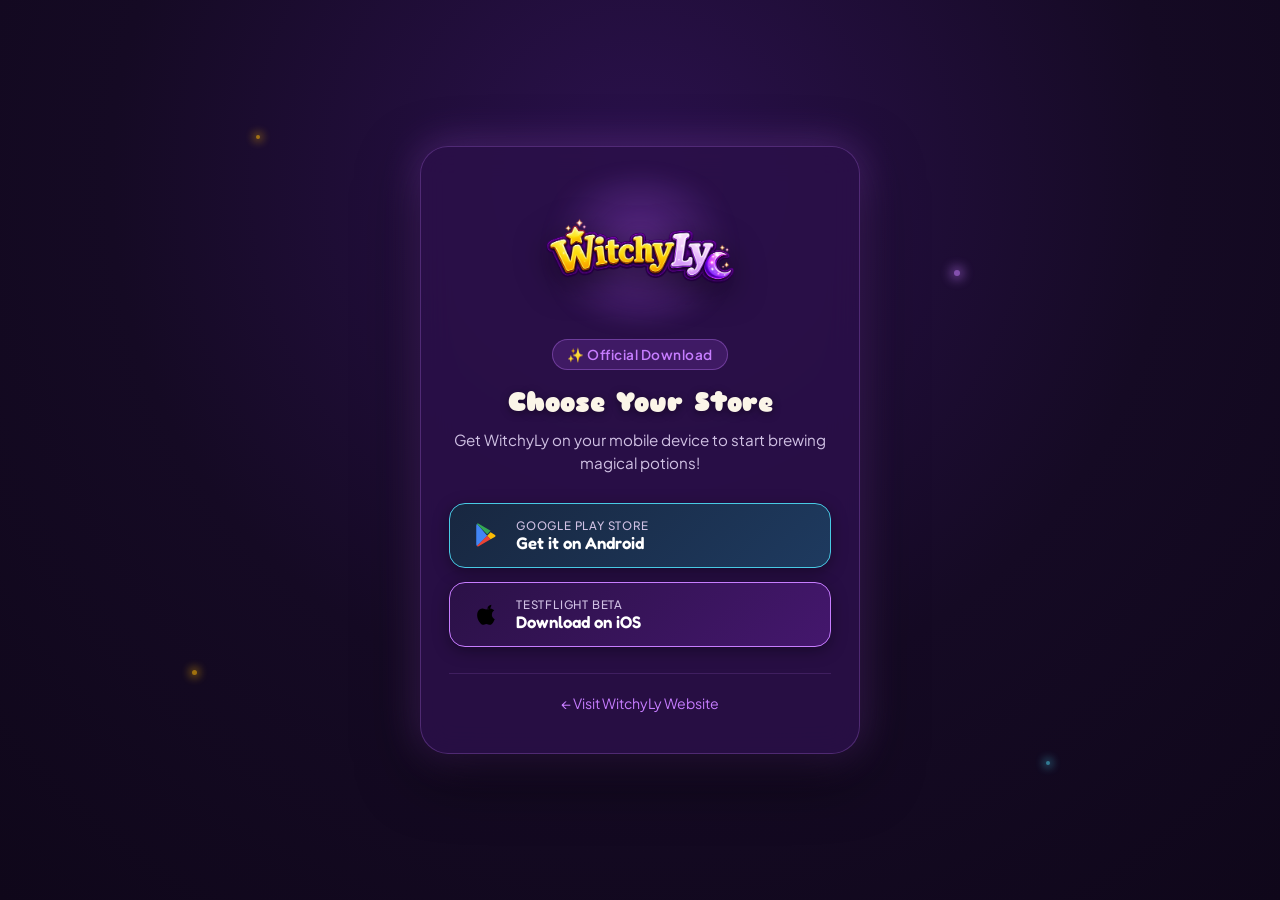
==== app/index.html @ af778f4a "magic link added (/app)" ====
<!DOCTYPE html>
<html lang="en">
<head>
  <meta charset="UTF-8">
  <meta name="viewport" content="width=device-width, initial-scale=1.0">
  <title>Get WitchyLy — Mobile Game Download</title>
  <meta name="description" content="Download WitchyLy on iOS or Android. Catch falling ingredients, brew potions, explore 8 magical rooms and master 80 levels.">
  <meta name="robots" content="noindex, follow">
  <link rel="canonical" href="https://witchyly.com/app">

  <!-- Open Graph / Social Media Preview -->
  <meta property="og:type" content="website">
  <meta property="og:url" content="https://witchyly.com/app">
  <meta property="og:title" content="Get WitchyLy — Play on iOS & Android">
  <meta property="og:description" content="Enter the magical world of WitchyLy! Available now on Android (Google Play) and iOS (Apple TestFlight Beta).">
  <meta property="og:image" content="https://witchyly.com/assets/screenshots/app_icon_hero.jpg">
  <meta property="og:site_name" content="WitchyLy">

  <!-- Twitter / X Card -->
  <meta name="twitter:card" content="summary_large_image">
  <meta name="twitter:url" content="https://witchyly.com/app">
  <meta name="twitter:title" content="Get WitchyLy — Play on iOS & Android">
  <meta name="twitter:description" content="Enter the magical world of WitchyLy! Available now on Android (Google Play) and iOS (Apple TestFlight Beta).">
  <meta name="twitter:image" content="https://witchyly.com/assets/screenshots/app_icon_hero.jpg">

  <!-- Favicons -->
  <link rel="icon" type="image/png" sizes="32x32" href="../assets/logo/favicon-32.png">
  <link rel="icon" type="image/png" sizes="192x192" href="../assets/logo/favicon-192.png">
  <link rel="apple-touch-icon" sizes="180x180" href="../assets/logo/apple-touch-icon.png">

  <!-- Typography -->
  <link rel="preconnect" href="https://fonts.googleapis.com">
  <link rel="preconnect" href="https://fonts.gstatic.com" crossorigin>
  <link href="https://fonts.googleapis.com/css2?family=Fredoka:wght@500;600;700&family=Plus+Jakarta+Sans:wght@400;500;600;700&family=Sniglet:wght@400;800&display=swap" rel="stylesheet">

  <script>
    // Configuration: Official Store Links
    const GOOGLE_PLAY_URL = 'https://play.google.com/store/apps/details?id=com.vespera.witchyly';
    const APPLE_STORE_URL = 'https://testflight.apple.com/join/3hP99ee9';

    // Device & Platform Detection
    function getTargetUrl() {
      const urlParams = new URLSearchParams(window.location.search);
      const forced = (urlParams.get('platform') || urlParams.get('store') || urlParams.get('os') || '').toLowerCase();

      if (forced === 'android' || forced === 'google' || forced === 'play') {
        return { target: GOOGLE_PLAY_URL, platform: 'android' };
      }
      if (forced === 'apple' || forced === 'ios' || forced === 'iphone' || forced === 'ipad' || forced === 'mac') {
        return { target: APPLE_STORE_URL, platform: 'apple' };
      }

      const ua = (navigator.userAgent || navigator.vendor || window.opera || '');
      const platform = ((navigator.userAgentData && navigator.userAgentData.platform) || navigator.platform || '');

      // Check Android phone / tablet
      const isAndroid = /android/i.test(ua) || /android/i.test(platform);
      if (isAndroid) {
        return { target: GOOGLE_PLAY_URL, platform: 'android' };
      }

      // Check Apple device (iPhone, iPad, iPod, Mac/macOS, iPadOS)
      const isIOS = /iphone|ipad|ipod/i.test(ua);
      const isIPadOS = (platform === 'MacIntel' || /macintosh/i.test(ua)) && (navigator.maxTouchPoints > 1);
      const isMac = /macintosh|mac os x/i.test(ua) || /mac/i.test(platform);

      if (isIOS || isIPadOS || isMac) {
        return { target: APPLE_STORE_URL, platform: 'apple' };
      }

      return { target: null, platform: 'other' };
    }

    // Execute instant redirection if Android or Apple device
    const detected = getTargetUrl();
    if (detected.target) {
      window.location.replace(detected.target);
    }
  </script>

  <style>
    :root {
      --bg-darkest: #0f071a;
      --bg-deep: #190a2a;
      --bg-surface: #24103c;
      --bg-card: rgba(43, 16, 73, 0.85);
      --accent-gold: #ffb703;
      --accent-gold-hover: #ffca3a;
      --accent-purple-light: #c77dff;
      --accent-purple-vibrant: #9d4edd;
      --accent-purple-glow: rgba(157, 78, 221, 0.45);
      --accent-cyan: #48cae4;
      --text-white: #ffffff;
      --text-cream: #fbf5e8;
      --text-muted: #d0c1e4;
      --border-subtle: rgba(199, 125, 255, 0.25);
    }

    * {
      box-sizing: border-box;
      margin: 0;
      padding: 0;
    }

    body {
      min-height: 100vh;
      display: flex;
      align-items: center;
      justify-content: center;
      font-family: 'Plus Jakarta Sans', system-ui, -apple-system, sans-serif;
      background: radial-gradient(circle at 50% 20%, #2b114d 0%, #150a24 55%, var(--bg-darkest) 100%);
      color: var(--text-white);
      padding: 24px 16px;
      overflow-x: hidden;
      position: relative;
    }

    /* Ambient Magical Sparkles */
    .magic-backdrop {
      position: fixed;
      inset: 0;
      pointer-events: none;
      z-index: 0;
      overflow: hidden;
    }

    .sparkle {
      position: absolute;
      width: 4px;
      height: 4px;
      border-radius: 50%;
      background: var(--accent-gold);
      box-shadow: 0 0 10px 2px var(--accent-gold);
      opacity: 0.6;
      animation: float-sparkle 6s infinite ease-in-out;
    }

    .sparkle:nth-child(1) { top: 15%; left: 20%; animation-delay: 0s; }
    .sparkle:nth-child(2) { top: 30%; right: 25%; animation-delay: 1.5s; width: 6px; height: 6px; background: var(--accent-purple-light); box-shadow: 0 0 12px 3px var(--accent-purple-light); }
    .sparkle:nth-child(3) { bottom: 25%; left: 15%; animation-delay: 3s; width: 5px; height: 5px; }
    .sparkle:nth-child(4) { bottom: 15%; right: 18%; animation-delay: 4.5s; background: var(--accent-cyan); box-shadow: 0 0 10px 2px var(--accent-cyan); }

    @keyframes float-sparkle {
      0%, 100% { transform: translateY(0) scale(0.8); opacity: 0.3; }
      50% { transform: translateY(-20px) scale(1.3); opacity: 0.9; }
    }

    .card {
      position: relative;
      z-index: 1;
      width: 100%;
      max-width: 440px;
      background: var(--bg-card);
      border: 1.5px solid var(--border-subtle);
      border-radius: 28px;
      padding: 40px 28px;
      text-align: center;
      backdrop-filter: blur(16px);
      -webkit-backdrop-filter: blur(16px);
      box-shadow: 0 20px 60px rgba(0, 0, 0, 0.6), 0 0 40px var(--accent-purple-glow);
      animation: card-appear 0.4s ease-out;
    }

    @keyframes card-appear {
      from { opacity: 0; transform: translateY(16px) scale(0.98); }
      to { opacity: 1; transform: translateY(0) scale(1); }
    }

    .logo-wrap {
      display: inline-block;
      margin-bottom: 24px;
      position: relative;
    }

    .logo-wrap::after {
      content: '';
      position: absolute;
      inset: -12px;
      border-radius: 50%;
      background: radial-gradient(circle, var(--accent-purple-glow) 0%, transparent 70%);
      z-index: -1;
      filter: blur(8px);
    }

    .logo-img {
      max-width: 190px;
      height: auto;
      display: block;
      margin: 0 auto;
      filter: drop-shadow(0 8px 16px rgba(0,0,0,0.5));
    }

    .status-badge {
      display: inline-flex;
      align-items: center;
      gap: 8px;
      padding: 6px 14px;
      border-radius: 999px;
      background: rgba(157, 78, 221, 0.2);
      border: 1px solid rgba(199, 125, 255, 0.35);
      color: var(--accent-purple-light);
      font-size: 0.85rem;
      font-weight: 600;
      letter-spacing: 0.5px;
      margin-bottom: 16px;
    }

    .spinner {
      width: 14px;
      height: 14px;
      border: 2px solid rgba(199, 125, 255, 0.3);
      border-top-color: var(--accent-gold);
      border-radius: 50%;
      animation: spin 0.8s linear infinite;
    }

    @keyframes spin {
      to { transform: rotate(360deg); }
    }

    h1 {
      font-family: 'Sniglet', 'Fredoka', cursive;
      font-size: 1.65rem;
      color: var(--text-cream);
      margin-bottom: 10px;
      line-height: 1.25;
      text-shadow: 0 2px 8px rgba(0,0,0,0.4);
    }

    p.subtitle {
      font-size: 0.95rem;
      color: var(--text-muted);
      margin-bottom: 28px;
      line-height: 1.5;
    }

    .buttons-group {
      display: flex;
      flex-direction: column;
      gap: 14px;
    }

    .store-button {
      display: flex;
      align-items: center;
      gap: 14px;
      padding: 14px 20px;
      border-radius: 16px;
      text-decoration: none;
      transition: all 0.25s cubic-bezier(0.2, 0.8, 0.2, 1);
      cursor: pointer;
      border: 1.5px solid transparent;
      box-shadow: 0 4px 16px rgba(0, 0, 0, 0.35);
    }

    .store-button:hover,
    .store-button:focus-visible {
      transform: translateY(-2px) scale(1.02);
      outline: none;
    }

    .store-button-ios {
      background: linear-gradient(135deg, #2b1147 0%, #44176d 100%);
      border-color: var(--accent-purple-light);
    }

    .store-button-ios:hover {
      border-color: #e0aaff;
      box-shadow: 0 8px 24px rgba(157, 78, 221, 0.4);
    }

    .store-button-android {
      background: linear-gradient(135deg, #182740 0%, #1e3a5f 100%);
      border-color: var(--accent-cyan);
    }

    .store-button-android:hover {
      border-color: #90e0ef;
      box-shadow: 0 8px 24px rgba(72, 202, 228, 0.4);
    }

    .store-button-icon {
      width: 32px;
      height: 32px;
      flex-shrink: 0;
      display: flex;
      align-items: center;
      justify-content: center;
    }

    .store-button-icon img {
      width: 26px;
      height: 26px;
      display: block;
    }

    .store-button-texts {
      display: flex;
      flex-direction: column;
      align-items: flex-start;
      text-align: left;
    }

    .store-btn-subtitle {
      font-size: 0.72rem;
      text-transform: uppercase;
      letter-spacing: 0.8px;
      color: var(--text-muted);
      font-weight: 500;
    }

    .store-btn-title {
      font-family: 'Fredoka', sans-serif;
      font-size: 1.05rem;
      color: var(--text-white);
      font-weight: 600;
      line-height: 1.2;
    }

    .redirect-primary-btn {
      display: inline-block;
      width: 100%;
      background: linear-gradient(135deg, var(--accent-gold) 0%, #f77f00 100%);
      color: #1a0826;
      font-family: 'Fredoka', sans-serif;
      font-size: 1.05rem;
      font-weight: 700;
      padding: 15px 20px;
      border-radius: 16px;
      text-decoration: none;
      box-shadow: 0 6px 20px rgba(255, 183, 3, 0.4);
      transition: all 0.25s ease;
      margin-bottom: 14px;
    }

    .redirect-primary-btn:hover {
      transform: translateY(-2px);
      box-shadow: 0 8px 25px rgba(255, 183, 3, 0.6);
      background: linear-gradient(135deg, var(--accent-gold-hover) 0%, #ff8800 100%);
    }

    .footer-actions {
      margin-top: 26px;
      border-top: 1px solid rgba(199, 125, 255, 0.15);
      padding-top: 18px;
    }

    .footer-link {
      color: var(--accent-purple-light);
      font-size: 0.88rem;
      text-decoration: none;
      display: inline-flex;
      align-items: center;
      gap: 6px;
      transition: color 0.2s ease;
    }

    .footer-link:hover {
      color: #ffffff;
      text-decoration: underline;
    }
  </style>
</head>
<body>

  <div class="magic-backdrop" aria-hidden="true">
    <div class="sparkle"></div>
    <div class="sparkle"></div>
    <div class="sparkle"></div>
    <div class="sparkle"></div>
  </div>

  <main class="card" role="main">
    <div class="logo-wrap">
      <img src="../assets/logo/witchyly_logo.png" alt="WitchyLy Logo" class="logo-img" width="190" height="70">
    </div>

    <!-- Active Redirection State (Mobile detected) -->
    <div id="redirect-state" style="display: none;">
      <div class="status-badge">
        <span class="spinner" aria-hidden="true"></span>
        <span>Magic Link</span>
      </div>
      <h1 id="redirect-title">Opening Store...</h1>
      <p class="subtitle" id="redirect-message">
        Redirecting you to the download page. If it doesn't open in a few seconds, tap below:
      </p>

      <a id="direct-store-btn" class="redirect-primary-btn" href="#">Continue to Store</a>

      <div class="footer-actions">
        <a href="../" class="footer-link">← Visit WitchyLy Website</a>
      </div>
    </div>

    <!-- Dual Choice State (Desktop or Unknown device) -->
    <div id="choice-state" style="display: none;">
      <div class="status-badge">
        <span>✨ Official Download</span>
      </div>
      <h1>Choose Your Store</h1>
      <p class="subtitle">
        Get WitchyLy on your mobile device to start brewing magical potions!
      </p>

      <div class="buttons-group">
        <!-- Google Play -->
        <a href="https://play.google.com/store/apps/details?id=com.vespera.witchyly"
           class="store-button store-button-android"
           id="btn-android"
           aria-label="Get it on Google Play">
          <span class="store-button-icon">
            <img src="../assets/icons/google_play_icon.svg" alt="Google Play icon" width="26" height="26">
          </span>
          <span class="store-button-texts">
            <span class="store-btn-subtitle">Google Play Store</span>
            <span class="store-btn-title">Get it on Android</span>
          </span>
        </a>

        <!-- Apple TestFlight -->
        <a href="https://testflight.apple.com/join/3hP99ee9"
           class="store-button store-button-ios"
           id="btn-apple"
           aria-label="Download on iOS TestFlight">
          <span class="store-button-icon">
            <img src="../assets/icons/apple_icon.svg" alt="Apple icon" width="24" height="24">
          </span>
          <span class="store-button-texts">
            <span class="store-btn-subtitle">TestFlight Beta</span>
            <span class="store-btn-title">Download on iOS</span>
          </span>
        </a>
      </div>

      <div class="footer-actions">
        <a href="../" class="footer-link">← Visit WitchyLy Website</a>
      </div>
    </div>

    <noscript>
      <div style="margin-top: 16px;">
        <h1 style="font-size: 1.4rem;">Download WitchyLy</h1>
        <p class="subtitle">Please select your device platform:</p>
        <div class="buttons-group">
          <a href="https://play.google.com/store/apps/details?id=com.vespera.witchyly" class="store-button store-button-android">
            <span class="store-button-icon">
              <img src="../assets/icons/google_play_icon.svg" alt="Google Play icon" width="26" height="26">
            </span>
            <span class="store-button-texts">
              <span class="store-btn-subtitle">Google Play Store</span>
              <span class="store-btn-title">Get it on Android</span>
            </span>
          </a>
          <a href="https://testflight.apple.com/join/3hP99ee9" class="store-button store-button-ios">
            <span class="store-button-icon">
              <img src="../assets/icons/apple_icon.svg" alt="Apple icon" width="24" height="24">
            </span>
            <span class="store-button-texts">
              <span class="store-btn-subtitle">TestFlight Beta</span>
              <span class="store-btn-title">Download on iOS</span>
            </span>
          </a>
        </div>
      </div>
    </noscript>
  </main>

  <script>
    // Setup UI according to detected platform
    (function renderState() {
      const redirectState = document.getElementById('redirect-state');
      const choiceState = document.getElementById('choice-state');
      const directBtn = document.getElementById('direct-store-btn');
      const redirectTitle = document.getElementById('redirect-title');
      const redirectMsg = document.getElementById('redirect-message');

      if (detected.target) {
        redirectState.style.display = 'block';
        directBtn.href = detected.target;

        if (detected.platform === 'android') {
          redirectTitle.textContent = 'Opening Google Play...';
          directBtn.textContent = 'Open Google Play Store';
          redirectMsg.textContent = 'Redirecting to WitchyLy on Google Play. If the store did not open, tap below:';
        } else if (detected.platform === 'apple') {
          redirectTitle.textContent = 'Opening Apple Store...';
          directBtn.textContent = 'Open Apple TestFlight';
          redirectMsg.textContent = 'Redirecting to WitchyLy on iOS. If the store did not open, tap below:';
        }
      } else {
        choiceState.style.display = 'block';
      }
    })();
  </script>
</body>
</html>
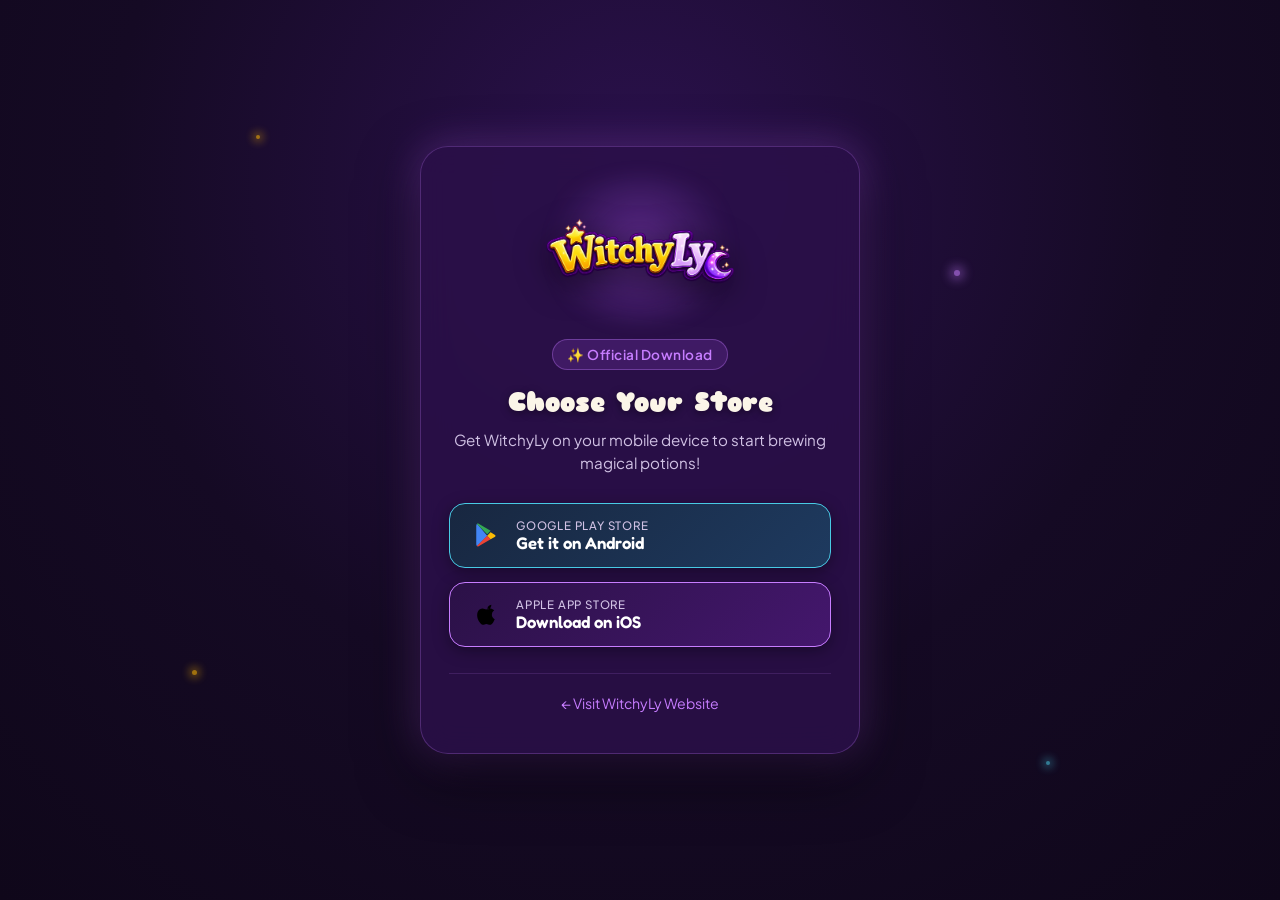
==== commit 772c3ac4: "(fixed the live url now)" ====
--- a/app/index.html
+++ b/app/index.html
@@ -12,7 +12,7 @@
   <meta property="og:type" content="website">
   <meta property="og:url" content="https://witchyly.com/app">
   <meta property="og:title" content="Get WitchyLy — Play on iOS & Android">
-  <meta property="og:description" content="Enter the magical world of WitchyLy! Available now on Android (Google Play) and iOS (Apple TestFlight Beta).">
+  <meta property="og:description" content="Enter the magical world of WitchyLy! Available now on Android (Google Play) and iOS (Apple App Store).">
   <meta property="og:image" content="https://witchyly.com/assets/screenshots/app_icon_hero.jpg">
   <meta property="og:site_name" content="WitchyLy">
 
@@ -20,7 +20,7 @@
   <meta name="twitter:card" content="summary_large_image">
   <meta name="twitter:url" content="https://witchyly.com/app">
   <meta name="twitter:title" content="Get WitchyLy — Play on iOS & Android">
-  <meta name="twitter:description" content="Enter the magical world of WitchyLy! Available now on Android (Google Play) and iOS (Apple TestFlight Beta).">
+  <meta name="twitter:description" content="Enter the magical world of WitchyLy! Available now on Android (Google Play) and iOS (Apple App Store).">
   <meta name="twitter:image" content="https://witchyly.com/assets/screenshots/app_icon_hero.jpg">
 
   <!-- Favicons -->
@@ -36,7 +36,7 @@
   <script>
     // Configuration: Official Store Links
     const GOOGLE_PLAY_URL = 'https://play.google.com/store/apps/details?id=com.vespera.witchyly';
-    const APPLE_STORE_URL = 'https://testflight.apple.com/join/3hP99ee9';
+    const APPLE_STORE_URL = 'https://apps.apple.com/app/witchyly-witch-potion-maker/id6806779225';
 
     // Device & Platform Detection
     function getTargetUrl() {
@@ -418,16 +418,16 @@
           </span>
         </a>
 
-        <!-- Apple TestFlight -->
-        <a href="https://testflight.apple.com/join/3hP99ee9"
+        <!-- Apple App Store -->
+        <a href="https://apps.apple.com/app/witchyly-witch-potion-maker/id6806779225"
            class="store-button store-button-ios"
            id="btn-apple"
-           aria-label="Download on iOS TestFlight">
+           aria-label="Download on the App Store">
           <span class="store-button-icon">
             <img src="../assets/icons/apple_icon.svg" alt="Apple icon" width="24" height="24">
           </span>
           <span class="store-button-texts">
-            <span class="store-btn-subtitle">TestFlight Beta</span>
+            <span class="store-btn-subtitle">Apple App Store</span>
             <span class="store-btn-title">Download on iOS</span>
           </span>
         </a>
@@ -452,12 +452,12 @@
               <span class="store-btn-title">Get it on Android</span>
             </span>
           </a>
-          <a href="https://testflight.apple.com/join/3hP99ee9" class="store-button store-button-ios">
+          <a href="https://apps.apple.com/app/witchyly-witch-potion-maker/id6806779225" class="store-button store-button-ios">
             <span class="store-button-icon">
               <img src="../assets/icons/apple_icon.svg" alt="Apple icon" width="24" height="24">
             </span>
             <span class="store-button-texts">
-              <span class="store-btn-subtitle">TestFlight Beta</span>
+              <span class="store-btn-subtitle">Apple App Store</span>
               <span class="store-btn-title">Download on iOS</span>
             </span>
           </a>
@@ -485,7 +485,7 @@
           redirectMsg.textContent = 'Redirecting to WitchyLy on Google Play. If the store did not open, tap below:';
         } else if (detected.platform === 'apple') {
           redirectTitle.textContent = 'Opening Apple Store...';
-          directBtn.textContent = 'Open Apple TestFlight';
+          directBtn.textContent = 'Open Apple App Store';
           redirectMsg.textContent = 'Redirecting to WitchyLy on iOS. If the store did not open, tap below:';
         }
       } else {
